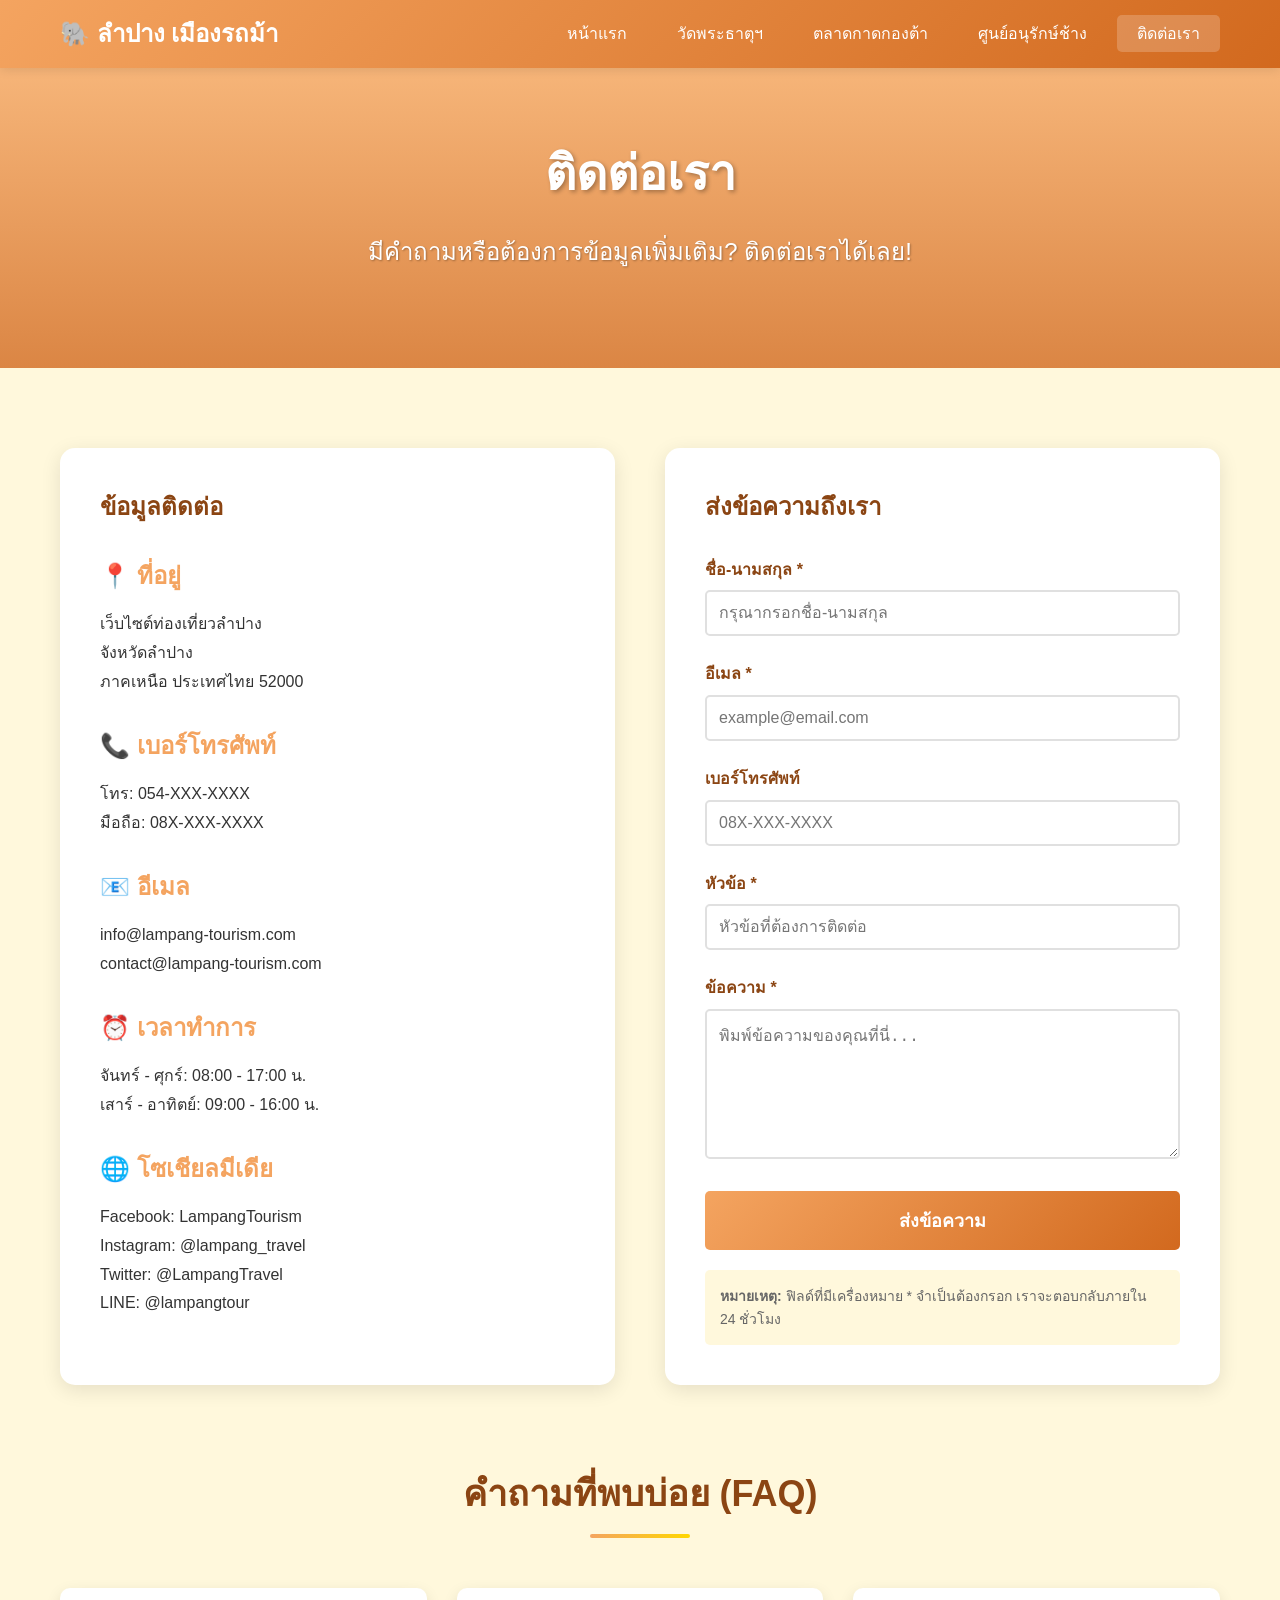
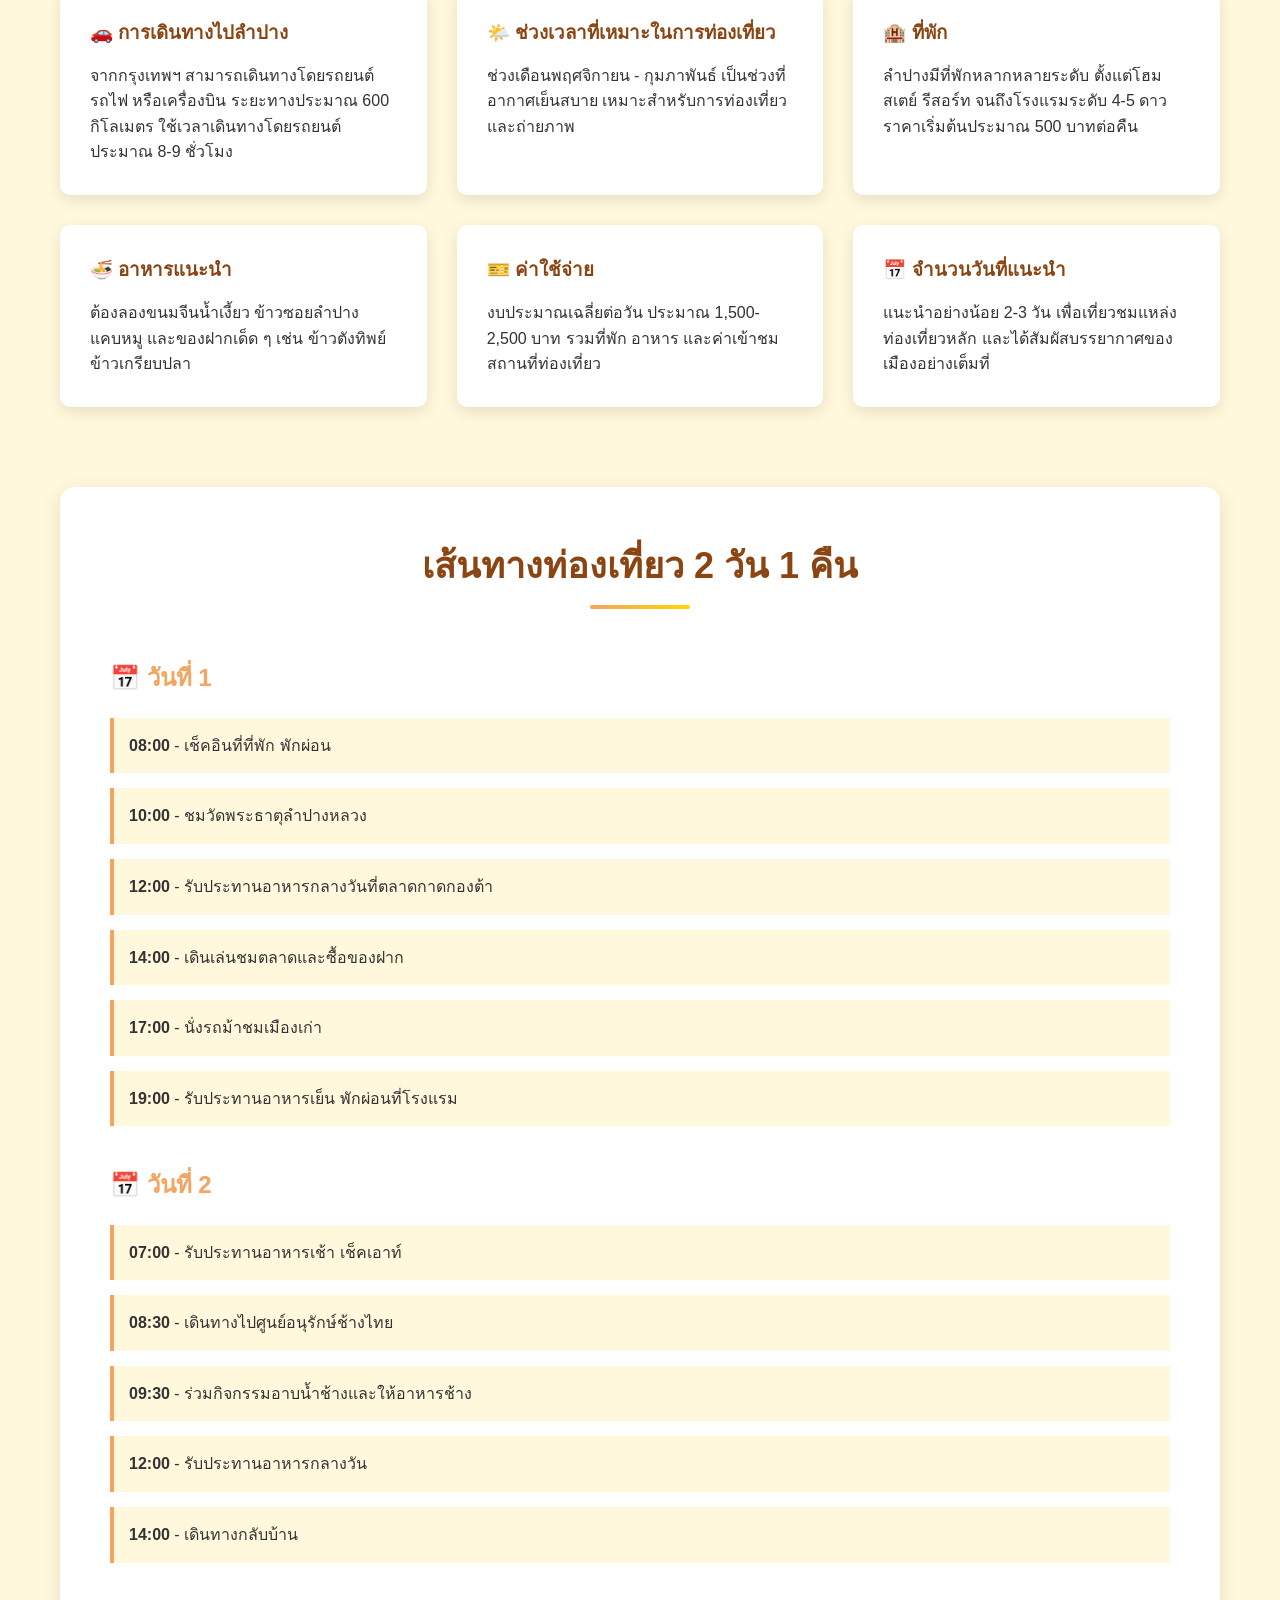
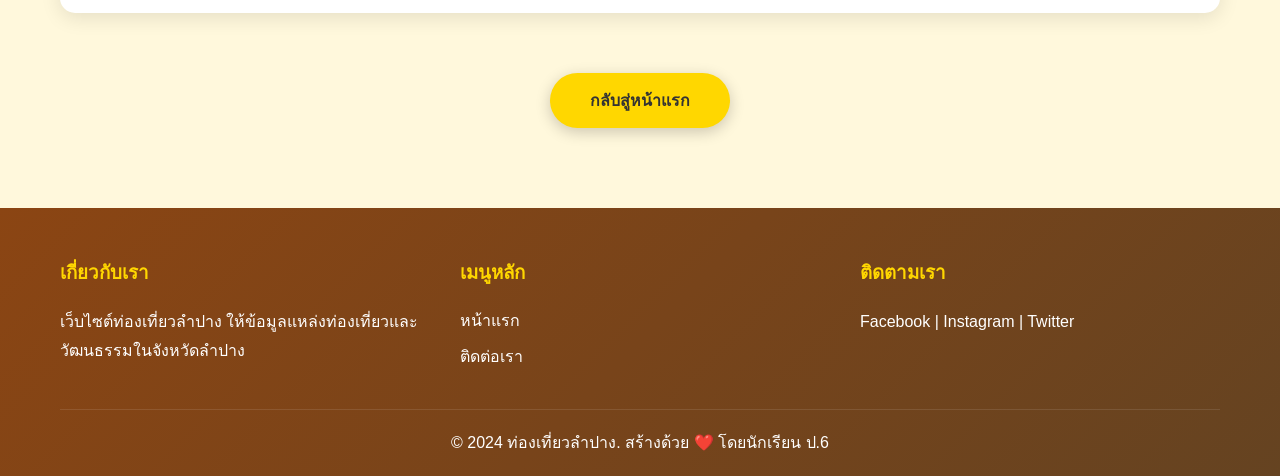
==== contact.html @ c2c92a35 "Add files via upload" ====
<!DOCTYPE html>
<html lang="th">
<head>
    <meta charset="UTF-8">
    <meta name="viewport" content="width=device-width, initial-scale=1.0">
    <title>ติดต่อเรา - ท่องเที่ยวลำปาง</title>
    <link rel="stylesheet" href="styles.css">
</head>
<body>
    <header>
        <div class="container">
            <div class="logo">
                <h1>🐘 ลำปาง เมืองรถม้า</h1>
            </div>
            <nav>
                <ul>
                    <li><a href="index.html">หน้าแรก</a></li>
                    <li><a href="wat-phra-that.html">วัดพระธาตุฯ</a></li>
                    <li><a href="kad-kong-ta.html">ตลาดกาดกองต้า</a></li>
                    <li><a href="elephant-center.html">ศูนย์อนุรักษ์ช้าง</a></li>
                    <li><a href="contact.html" class="active">ติดต่อเรา</a></li>
                </ul>
            </nav>
        </div>
    </header>

    <section class="hero" style="height: 300px; background-image: linear-gradient(rgba(244, 164, 96, 0.8), rgba(210, 105, 30, 0.8)), url('https://images.unsplash.com/photo-1423666639041-f56000c27a9a?w=1600&h=400&fit=crop');">
        <div class="hero-content">
            <h2>ติดต่อเรา</h2>
            <p>มีคำถามหรือต้องการข้อมูลเพิ่มเติม? ติดต่อเราได้เลย!</p>
        </div>
    </section>

    <section class="contact-section">
        <div class="container">
            <div class="contact-container">
                <div class="contact-info">
                    <h2 style="color: #8B4513; margin-bottom: 30px;">ข้อมูลติดต่อ</h2>
                    
                    <div style="margin-bottom: 30px;">
                        <h3 style="color: #F4A460; margin-bottom: 15px;">📍 ที่อยู่</h3>
                        <p>เว็บไซต์ท่องเที่ยวลำปาง<br>
                        จังหวัดลำปาง<br>
                        ภาคเหนือ ประเทศไทย 52000</p>
                    </div>

                    <div style="margin-bottom: 30px;">
                        <h3 style="color: #F4A460; margin-bottom: 15px;">📞 เบอร์โทรศัพท์</h3>
                        <p>โทร: 054-XXX-XXXX<br>
                        มือถือ: 08X-XXX-XXXX</p>
                    </div>

                    <div style="margin-bottom: 30px;">
                        <h3 style="color: #F4A460; margin-bottom: 15px;">📧 อีเมล</h3>
                        <p>info@lampang-tourism.com<br>
                        contact@lampang-tourism.com</p>
                    </div>

                    <div style="margin-bottom: 30px;">
                        <h3 style="color: #F4A460; margin-bottom: 15px;">⏰ เวลาทำการ</h3>
                        <p>จันทร์ - ศุกร์: 08:00 - 17:00 น.<br>
                        เสาร์ - อาทิตย์: 09:00 - 16:00 น.</p>
                    </div>

                    <div>
                        <h3 style="color: #F4A460; margin-bottom: 15px;">🌐 โซเชียลมีเดีย</h3>
                        <p>Facebook: LampangTourism<br>
                        Instagram: @lampang_travel<br>
                        Twitter: @LampangTravel<br>
                        LINE: @lampangtour</p>
                    </div>
                </div>

                <div class="contact-form">
                    <h2 style="color: #8B4513; margin-bottom: 30px;">ส่งข้อความถึงเรา</h2>
                    <form>
                        <div class="form-group">
                            <label for="name">ชื่อ-นามสกุล *</label>
                            <input type="text" id="name" name="name" required placeholder="กรุณากรอกชื่อ-นามสกุล">
                        </div>

                        <div class="form-group">
                            <label for="email">อีเมล *</label>
                            <input type="email" id="email" name="email" required placeholder="example@email.com">
                        </div>

                        <div class="form-group">
                            <label for="phone">เบอร์โทรศัพท์</label>
                            <input type="tel" id="phone" name="phone" placeholder="08X-XXX-XXXX">
                        </div>

                        <div class="form-group">
                            <label for="subject">หัวข้อ *</label>
                            <input type="text" id="subject" name="subject" required placeholder="หัวข้อที่ต้องการติดต่อ">
                        </div>

                        <div class="form-group">
                            <label for="message">ข้อความ *</label>
                            <textarea id="message" name="message" required placeholder="พิมพ์ข้อความของคุณที่นี่..."></textarea>
                        </div>

                        <button type="submit" class="submit-btn">ส่งข้อความ</button>
                    </form>

                    <div style="margin-top: 20px; padding: 15px; background-color: #FFF8DC; border-radius: 5px;">
                        <p style="font-size: 14px; color: #666; margin: 0;">
                            <strong>หมายเหตุ:</strong> ฟิลด์ที่มีเครื่องหมาย * จำเป็นต้องกรอก เราจะตอบกลับภายใน 24 ชั่วโมง
                        </p>
                    </div>
                </div>
            </div>

            <div style="margin-top: 80px;">
                <h2 class="section-title">คำถามที่พบบ่อย (FAQ)</h2>
                <div style="display: grid; grid-template-columns: repeat(auto-fit, minmax(300px, 1fr)); gap: 30px;">
                    <div style="background-color: white; padding: 30px; border-radius: 10px; box-shadow: 0 5px 15px rgba(0,0,0,0.1);">
                        <h3 style="color: #8B4513; margin-bottom: 15px;">🚗 การเดินทางไปลำปาง</h3>
                        <p>จากกรุงเทพฯ สามารถเดินทางโดยรถยนต์ รถไฟ หรือเครื่องบิน ระยะทางประมาณ 600 กิโลเมตร ใช้เวลาเดินทางโดยรถยนต์ประมาณ 8-9 ชั่วโมง</p>
                    </div>

                    <div style="background-color: white; padding: 30px; border-radius: 10px; box-shadow: 0 5px 15px rgba(0,0,0,0.1);">
                        <h3 style="color: #8B4513; margin-bottom: 15px;">🌤️ ช่วงเวลาที่เหมาะในการท่องเที่ยว</h3>
                        <p>ช่วงเดือนพฤศจิกายน - กุมภาพันธ์ เป็นช่วงที่อากาศเย็นสบาย เหมาะสำหรับการท่องเที่ยวและถ่ายภาพ</p>
                    </div>

                    <div style="background-color: white; padding: 30px; border-radius: 10px; box-shadow: 0 5px 15px rgba(0,0,0,0.1);">
                        <h3 style="color: #8B4513; margin-bottom: 15px;">🏨 ที่พัก</h3>
                        <p>ลำปางมีที่พักหลากหลายระดับ ตั้งแต่โฮมสเตย์ รีสอร์ท จนถึงโรงแรมระดับ 4-5 ดาว ราคาเริ่มต้นประมาณ 500 บาทต่อคืน</p>
                    </div>

                    <div style="background-color: white; padding: 30px; border-radius: 10px; box-shadow: 0 5px 15px rgba(0,0,0,0.1);">
                        <h3 style="color: #8B4513; margin-bottom: 15px;">🍜 อาหารแนะนำ</h3>
                        <p>ต้องลองขนมจีนน้ำเงี้ยว ข้าวซอยลำปาง แคบหมู และของฝากเด็ด ๆ เช่น ข้าวตังทิพย์ ข้าวเกรียบปลา</p>
                    </div>

                    <div style="background-color: white; padding: 30px; border-radius: 10px; box-shadow: 0 5px 15px rgba(0,0,0,0.1);">
                        <h3 style="color: #8B4513; margin-bottom: 15px;">🎫 ค่าใช้จ่าย</h3>
                        <p>งบประมาณเฉลี่ยต่อวัน ประมาณ 1,500-2,500 บาท รวมที่พัก อาหาร และค่าเข้าชมสถานที่ท่องเที่ยว</p>
                    </div>

                    <div style="background-color: white; padding: 30px; border-radius: 10px; box-shadow: 0 5px 15px rgba(0,0,0,0.1);">
                        <h3 style="color: #8B4513; margin-bottom: 15px;">📅 จำนวนวันที่แนะนำ</h3>
                        <p>แนะนำอย่างน้อย 2-3 วัน เพื่อเที่ยวชมแหล่งท่องเที่ยวหลัก และได้สัมผัสบรรยากาศของเมืองอย่างเต็มที่</p>
                    </div>
                </div>
            </div>

            <div style="margin-top: 80px; background-color: white; padding: 50px; border-radius: 15px; box-shadow: 0 5px 20px rgba(0,0,0,0.1);">
                <h2 class="section-title">เส้นทางท่องเที่ยว 2 วัน 1 คืน</h2>
                
                <div style="margin-bottom: 40px;">
                    <h3 style="color: #F4A460; margin-bottom: 20px; font-size: 24px;">📅 วันที่ 1</h3>
                    <ul style="list-style: none; padding-left: 0;">
                        <li style="padding: 15px; border-left: 4px solid #F4A460; margin-bottom: 15px; background-color: #FFF8DC;">
                            <strong>08:00</strong> - เช็คอินที่ที่พัก พักผ่อน
                        </li>
                        <li style="padding: 15px; border-left: 4px solid #F4A460; margin-bottom: 15px; background-color: #FFF8DC;">
                            <strong>10:00</strong> - ชมวัดพระธาตุลำปางหลวง
                        </li>
                        <li style="padding: 15px; border-left: 4px solid #F4A460; margin-bottom: 15px; background-color: #FFF8DC;">
                            <strong>12:00</strong> - รับประทานอาหารกลางวันที่ตลาดกาดกองต้า
                        </li>
                        <li style="padding: 15px; border-left: 4px solid #F4A460; margin-bottom: 15px; background-color: #FFF8DC;">
                            <strong>14:00</strong> - เดินเล่นชมตลาดและซื้อของฝาก
                        </li>
                        <li style="padding: 15px; border-left: 4px solid #F4A460; margin-bottom: 15px; background-color: #FFF8DC;">
                            <strong>17:00</strong> - นั่งรถม้าชมเมืองเก่า
                        </li>
                        <li style="padding: 15px; border-left: 4px solid #F4A460; background-color: #FFF8DC;">
                            <strong>19:00</strong> - รับประทานอาหารเย็น พักผ่อนที่โรงแรม
                        </li>
                    </ul>
                </div>

                <div>
                    <h3 style="color: #F4A460; margin-bottom: 20px; font-size: 24px;">📅 วันที่ 2</h3>
                    <ul style="list-style: none; padding-left: 0;">
                        <li style="padding: 15px; border-left: 4px solid #F4A460; margin-bottom: 15px; background-color: #FFF8DC;">
                            <strong>07:00</strong> - รับประทานอาหารเช้า เช็คเอาท์
                        </li>
                        <li style="padding: 15px; border-left: 4px solid #F4A460; margin-bottom: 15px; background-color: #FFF8DC;">
                            <strong>08:30</strong> - เดินทางไปศูนย์อนุรักษ์ช้างไทย
                        </li>
                        <li style="padding: 15px; border-left: 4px solid #F4A460; margin-bottom: 15px; background-color: #FFF8DC;">
                            <strong>09:30</strong> - ร่วมกิจกรรมอาบน้ำช้างและให้อาหารช้าง
                        </li>
                        <li style="padding: 15px; border-left: 4px solid #F4A460; margin-bottom: 15px; background-color: #FFF8DC;">
                            <strong>12:00</strong> - รับประทานอาหารกลางวัน
                        </li>
                        <li style="padding: 15px; border-left: 4px solid #F4A460; background-color: #FFF8DC;">
                            <strong>14:00</strong> - เดินทางกลับบ้าน
                        </li>
                    </ul>
                </div>
            </div>

            <div style="margin-top: 60px; text-align: center;">
                <a href="index.html" class="btn">กลับสู่หน้าแรก</a>
            </div>
        </div>
    </section>

    <footer>
        <div class="container">
            <div class="footer-content">
                <div class="footer-section">
                    <h3>เกี่ยวกับเรา</h3>
                    <p>เว็บไซต์ท่องเที่ยวลำปาง ให้ข้อมูลแหล่งท่องเที่ยวและวัฒนธรรมในจังหวัดลำปาง</p>
                </div>
                <div class="footer-section">
                    <h3>เมนูหลัก</h3>
                    <ul>
                        <li><a href="index.html">หน้าแรก</a></li>
                        <li><a href="contact.html">ติดต่อเรา</a></li>
                    </ul>
                </div>
                <div class="footer-section">
                    <h3>ติดตามเรา</h3>
                    <p>Facebook | Instagram | Twitter</p>
                </div>
            </div>
            <div class="footer-bottom">
                <p>&copy; 2024 ท่องเที่ยวลำปาง. สร้างด้วย ❤️ โดยนักเรียน ป.6</p>
            </div>
        </div>
    </footer>
</body>
</html>
---- styles.css ----
/* ========== ตั้งค่าพื้นฐาน ========== */
* {
    margin: 0;
    padding: 0;
    box-sizing: border-box;
}

body {
    font-family: 'Segoe UI', Tahoma, Geneva, Verdana, sans-serif;
    line-height: 1.6;
    color: #333;
    background-color: #FFF8DC;
}

.container {
    max-width: 1200px;
    margin: 0 auto;
    padding: 0 20px;
}

/* ========== Header และ Navigation ========== */
header {
    background: linear-gradient(135deg, #F4A460 0%, #D2691E 100%);
    box-shadow: 0 2px 10px rgba(0,0,0,0.1);
    position: sticky;
    top: 0;
    z-index: 1000;
}

header .container {
    display: flex;
    justify-content: space-between;
    align-items: center;
    padding: 15px 20px;
}

.logo h1 {
    color: white;
    font-size: 24px;
    font-weight: bold;
}

nav ul {
    display: flex;
    list-style: none;
    gap: 10px;
}

nav ul li a {
    color: white;
    text-decoration: none;
    padding: 10px 20px;
    border-radius: 5px;
    transition: all 0.3s ease;
    font-weight: 500;
}

nav ul li a:hover,
nav ul li a.active {
    background-color: rgba(255, 255, 255, 0.2);
    transform: translateY(-2px);
}

/* ========== Hero Section ========== */
.hero {
    background: linear-gradient(rgba(244, 164, 96, 0.8), rgba(210, 105, 30, 0.8)),
    url('images/lampang2.jpg') center/cover;
    height: 500px;
    display: flex;
    align-items: center;
    justify-content: center;
    text-align: center;
    color: white;
}

.hero-content h2 {
    font-size: 48px;
    margin-bottom: 20px;
    text-shadow: 2px 2px 4px rgba(0,0,0,0.3);
}

.hero-content p {
    font-size: 24px;
    margin-bottom: 30px;
    text-shadow: 1px 1px 2px rgba(0,0,0,0.3);
}

.btn {
    display: inline-block;
    padding: 15px 40px;
    background-color: #FFD700;
    color: #333;
    text-decoration: none;
    border-radius: 50px;
    font-weight: bold;
    transition: all 0.3s ease;
    box-shadow: 0 4px 15px rgba(0,0,0,0.2);
}

.btn:hover {
    background-color: #FFA500;
    transform: translateY(-3px);
    box-shadow: 0 6px 20px rgba(0,0,0,0.3);
}

/* ========== Section Title ========== */
.section-title {
    text-align: center;
    font-size: 36px;
    color: #8B4513;
    margin-bottom: 50px;
    position: relative;
    padding-bottom: 15px;
}

.section-title::after {
    content: '';
    position: absolute;
    bottom: 0;
    left: 50%;
    transform: translateX(-50%);
    width: 100px;
    height: 4px;
    background: linear-gradient(90deg, #F4A460, #FFD700);
    border-radius: 2px;
}

/* ========== About Section ========== */
.about {
    padding: 80px 0;
    background-color: white;
}

.content-wrapper {
    display: flex;
    align-items: center;
    gap: 50px;
}

.content-text {
    flex: 1;
}

.content-text p {
    font-size: 18px;
    margin-bottom: 20px;
    text-align: justify;
    line-height: 1.8;
}

.content-image {
    flex: 1;
}

.content-image img {
    width: 100%;
    border-radius: 15px;
    box-shadow: 0 10px 30px rgba(0,0,0,0.2);
    transition: transform 0.3s ease;
}

.content-image img:hover {
    transform: scale(1.05);
}

/* ========== Attractions Section ========== */
.attractions {
    padding: 80px 0;
}

.attraction-item {
    display: flex;
    align-items: center;
    gap: 50px;
    margin-bottom: 60px;
    background-color: white;
    padding: 40px;
    border-radius: 15px;
    box-shadow: 0 5px 20px rgba(0,0,0,0.1);
    transition: transform 0.3s ease;
}

.attraction-item:hover {
    transform: translateY(-5px);
    box-shadow: 0 10px 30px rgba(0,0,0,0.15);
}

.attraction-item.reverse {
    flex-direction: row-reverse;
}

.attraction-image {
    flex: 1;
}

.attraction-image img {
    width: 100%;
    border-radius: 10px;
    box-shadow: 0 5px 15px rgba(0,0,0,0.1);
}

.attraction-content {
    flex: 1;
}

.attraction-content h3 {
    font-size: 28px;
    color: #8B4513;
    margin-bottom: 20px;
}

.attraction-content p {
    font-size: 16px;
    line-height: 1.8;
    margin-bottom: 20px;
    text-align: justify;
}

.btn-link {
    display: inline-block;
    color: #F4A460;
    text-decoration: none;
    font-weight: bold;
    font-size: 18px;
    transition: all 0.3s ease;
}

.btn-link:hover {
    color: #D2691E;
    transform: translateX(5px);
}

/* ========== Detail Page Styles ========== */
.detail-hero {
    background: linear-gradient(rgba(244, 164, 96, 0.8), rgba(210, 105, 30, 0.8)),
    url('https://images.unsplash.com/photo-1551882547-ff40c63fe5fa?w=1600&h=400&fit=crop') center/cover;
    height: 300px;
    display: flex;
    align-items: center;
    justify-content: center;
    text-align: center;
    color: white;
}

.detail-hero h2 {
    font-size: 42px;
    text-shadow: 2px 2px 4px rgba(0,0,0,0.3);
}

.detail-content {
    padding: 80px 0;
    background-color: white;
}

.info-box {
    background-color: #FFF8DC;
    padding: 30px;
    border-radius: 10px;
    border-left: 5px solid #F4A460;
    margin: 30px 0;
}

.info-box h3 {
    color: #8B4513;
    margin-bottom: 15px;
    font-size: 24px;
}

.info-box ul {
    list-style: none;
    padding-left: 0;
}

.info-box ul li {
    padding: 10px 0;
    border-bottom: 1px solid #e0e0e0;
    font-size: 16px;
}

.info-box ul li:last-child {
    border-bottom: none;
}

.info-box ul li::before {
    content: "✓ ";
    color: #F4A460;
    font-weight: bold;
    margin-right: 10px;
}

.gallery {
    display: grid;
    grid-template-columns: repeat(auto-fit, minmax(300px, 1fr));
    gap: 20px;
    margin-top: 40px;
}

.gallery img {
    width: 100%;
    height: 250px;
    object-fit: cover;
    border-radius: 10px;
    box-shadow: 0 5px 15px rgba(0,0,0,0.1);
    transition: transform 0.3s ease;
}

.gallery img:hover {
    transform: scale(1.05);
}

/* ========== Contact Form ========== */
.contact-section {
    padding: 80px 0;
}

.contact-container {
    display: flex;
    gap: 50px;
}

.contact-info {
    flex: 1;
    background-color: white;
    padding: 40px;
    border-radius: 15px;
    box-shadow: 0 5px 20px rgba(0,0,0,0.1);
}

.contact-info h3 {
    color: #8B4513;
    margin-bottom: 20px;
    font-size: 24px;
}

.contact-info p {
    margin-bottom: 15px;
    font-size: 16px;
    line-height: 1.8;
}

.contact-form {
    flex: 1;
    background-color: white;
    padding: 40px;
    border-radius: 15px;
    box-shadow: 0 5px 20px rgba(0,0,0,0.1);
}

.form-group {
    margin-bottom: 25px;
}

.form-group label {
    display: block;
    margin-bottom: 8px;
    color: #8B4513;
    font-weight: bold;
}

.form-group input, 
.form-group textarea {
    width: 100%;
    padding: 12px;
    border: 2px solid #e0e0e0;
    border-radius: 5px;
    font-size: 16px;
    transition: border-color 0.3s ease;
}

.form-group input:focus, 
.form-group textarea:focus {
    outline: none;
    border-color: #F4A460;
}

.form-group textarea {
    resize: vertical;
    min-height: 150px;
}

.submit-btn {
    width: 100%;
    padding: 15px;
    background: linear-gradient(135deg, #F4A460 0%, #D2691E 100%);
    color: white;
    border: none;
    border-radius: 5px;
    font-size: 18px;
    font-weight: bold;
    cursor: pointer;
    transition: all 0.3s ease;
}

.submit-btn:hover {
    transform: translateY(-2px);
    box-shadow: 0 5px 15px rgba(0,0,0,0.2);
}

/* ========== Footer ========== */
footer {
    background: linear-gradient(135deg, #8B4513 0%, #654321 100%);
    color: white;
    padding: 50px 0 20px;
}

.footer-content {
    display: grid;
    grid-template-columns: repeat(auto-fit, minmax(250px, 1fr));
    gap: 40px;
    margin-bottom: 30px;
}

.footer-section h3 {
    margin-bottom: 20px;
    color: #FFD700;
}

.footer-section p {
    line-height: 1.8;
}

.footer-section ul {
    list-style: none;
}

.footer-section ul li {
    margin-bottom: 10px;
}

.footer-section ul li a {
    color: white;
    text-decoration: none;
    transition: color 0.3s ease;
}

.footer-section ul li a:hover {
    color: #FFD700;
}

.footer-bottom {
    text-align: center;
    padding-top: 20px;
    border-top: 1px solid rgba(255, 255, 255, 0.1);
}

/* ========== Responsive Design ========== */
@media (max-width: 768px) {
    header .container {
        flex-direction: column;
        gap: 15px;
    }

    nav ul {
        flex-wrap: wrap;
        justify-content: center;
    }

    .hero-content h2 {
        font-size: 32px;
    }

    .hero-content p {
        font-size: 18px;
    }

    .content-wrapper, 
    .attraction-item, 
    .attraction-item.reverse, 
    .contact-container {
        flex-direction: column;
    }

    .section-title {
        font-size: 28px;
    }

    .gallery {
        grid-template-columns: 1fr;
    }
}
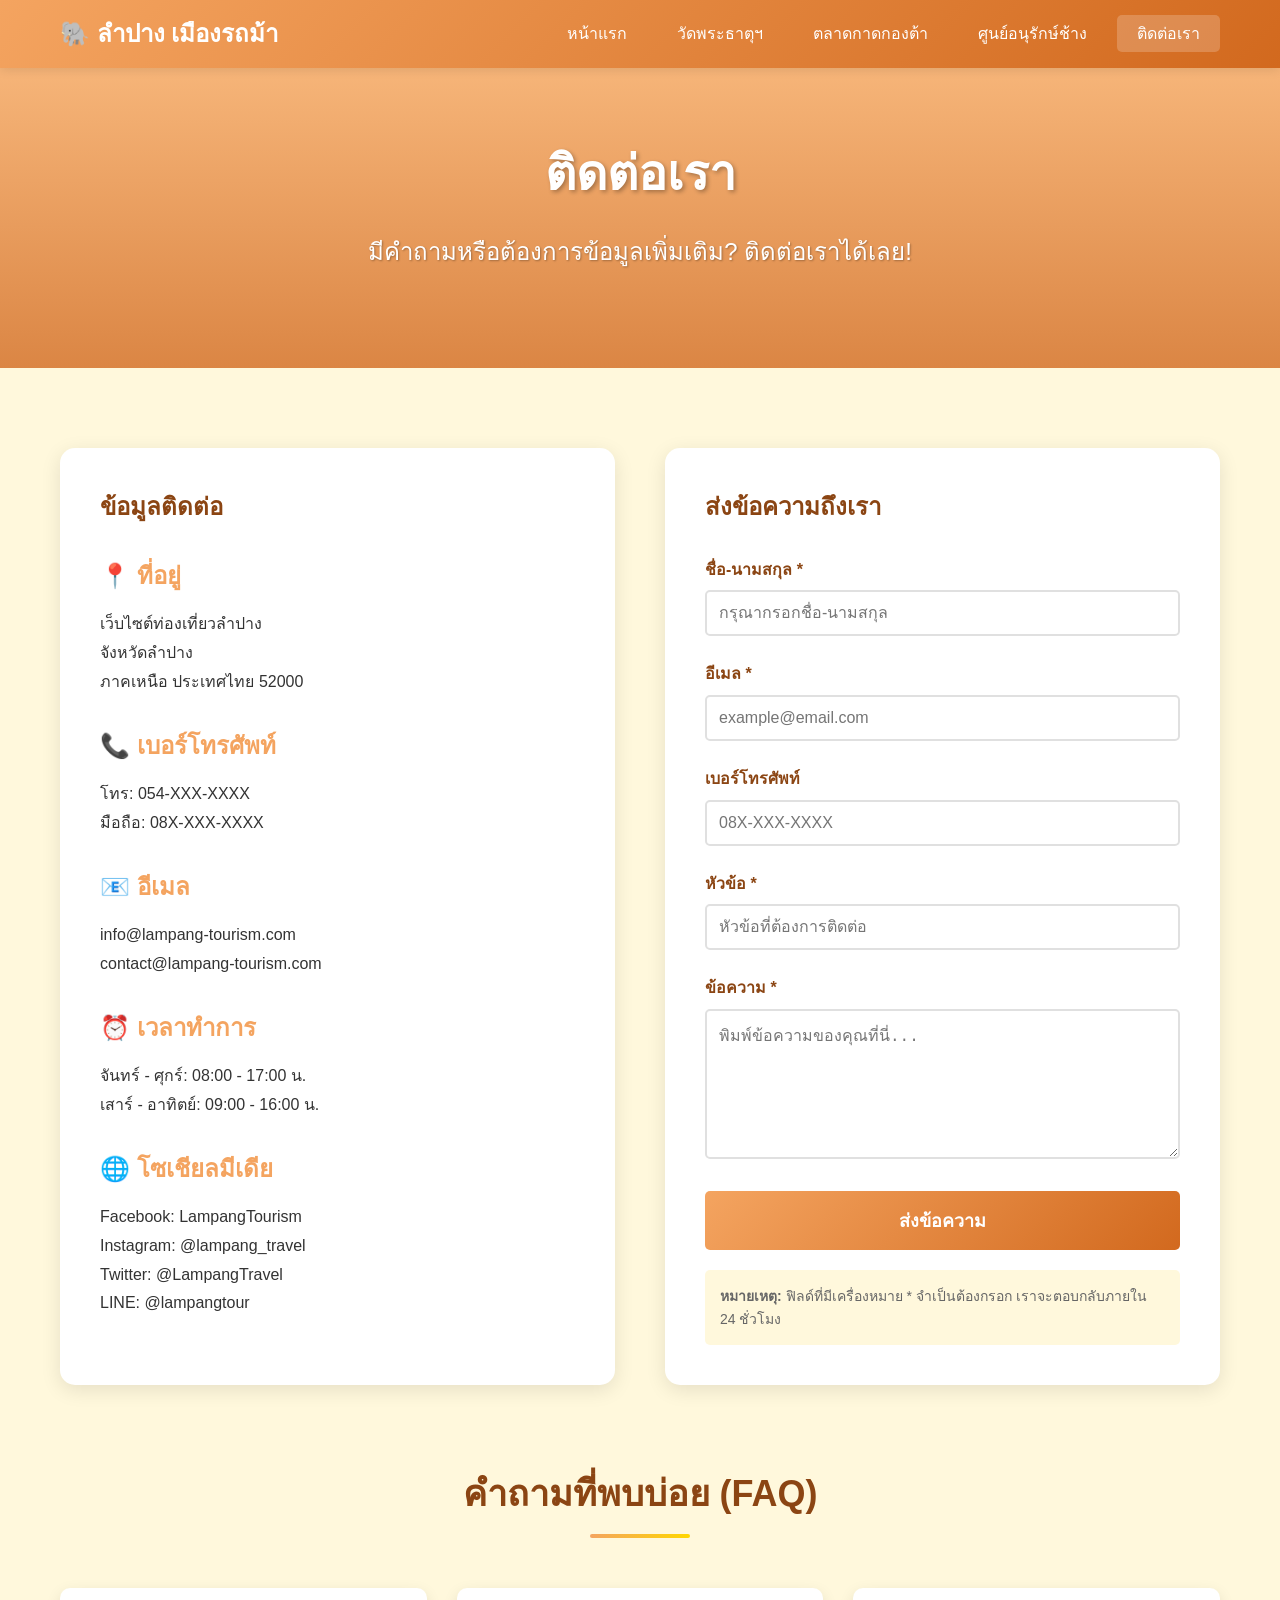
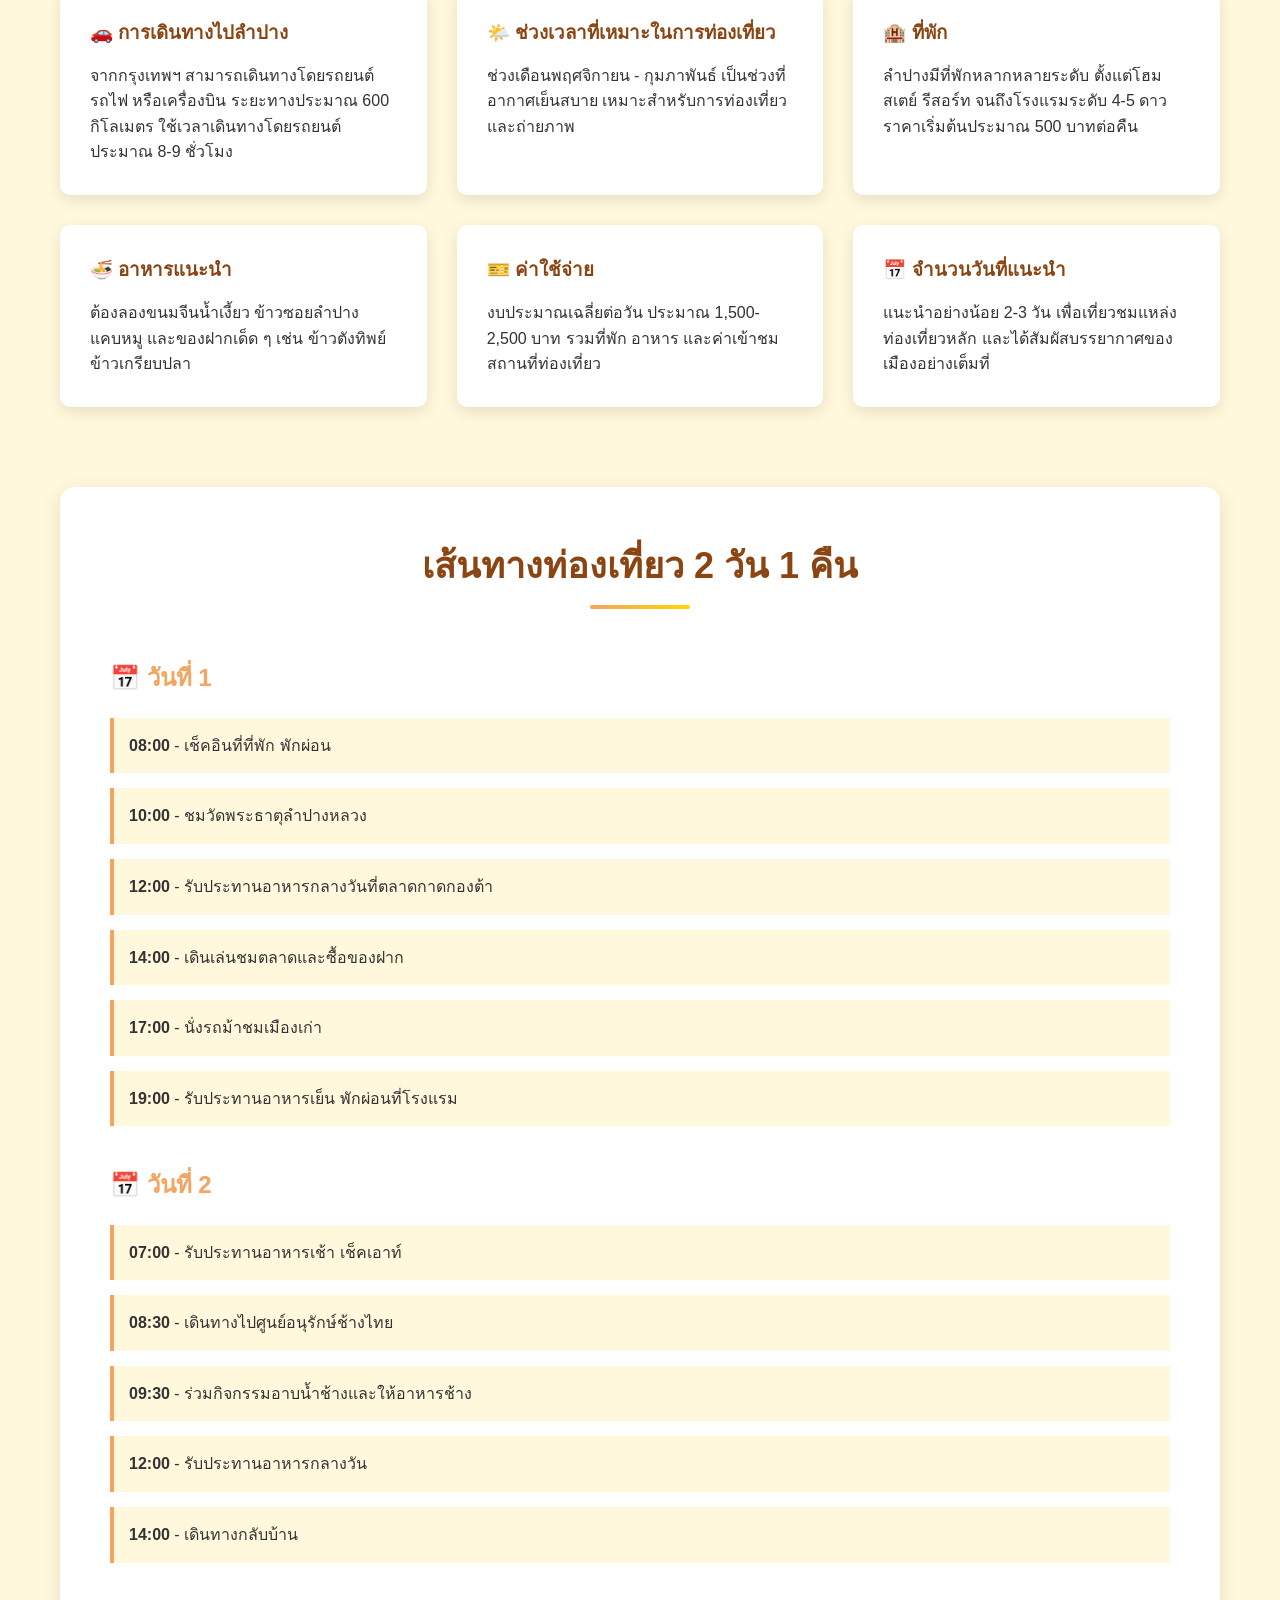
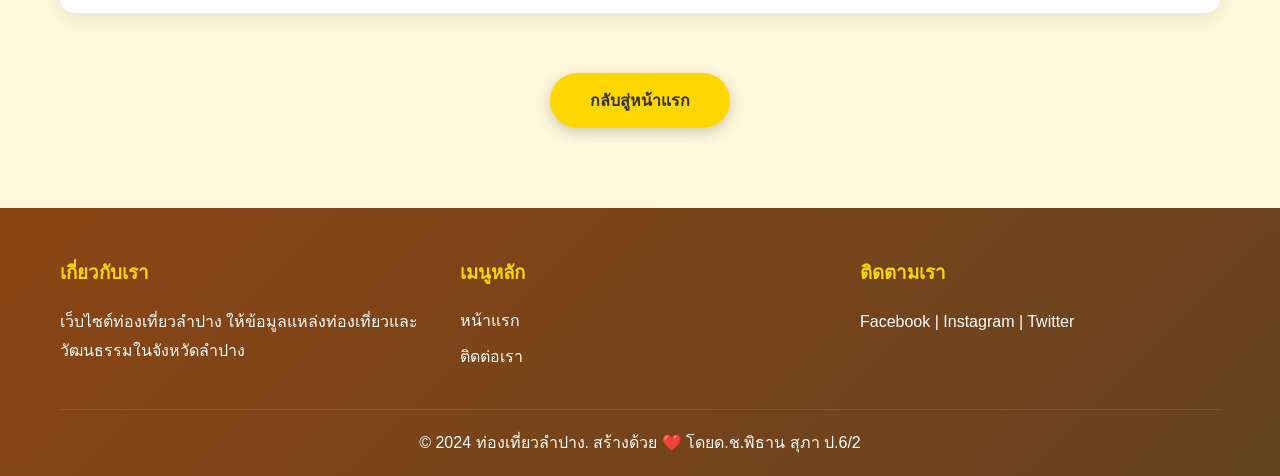
==== commit 1f9c5fd1: "Add files via upload" ====
--- a/contact.html
+++ b/contact.html
@@ -220,7 +220,7 @@
                 </div>
             </div>
             <div class="footer-bottom">
-                <p>&copy; 2024 ท่องเที่ยวลำปาง. สร้างด้วย ❤️ โดยนักเรียน ป.6</p>
+                <p>&copy; 2024 ท่องเที่ยวลำปาง. สร้างด้วย ❤️ โดยด.ช.พิธาน สุภา ป.6/2</p>
             </div>
         </div>
     </footer>
